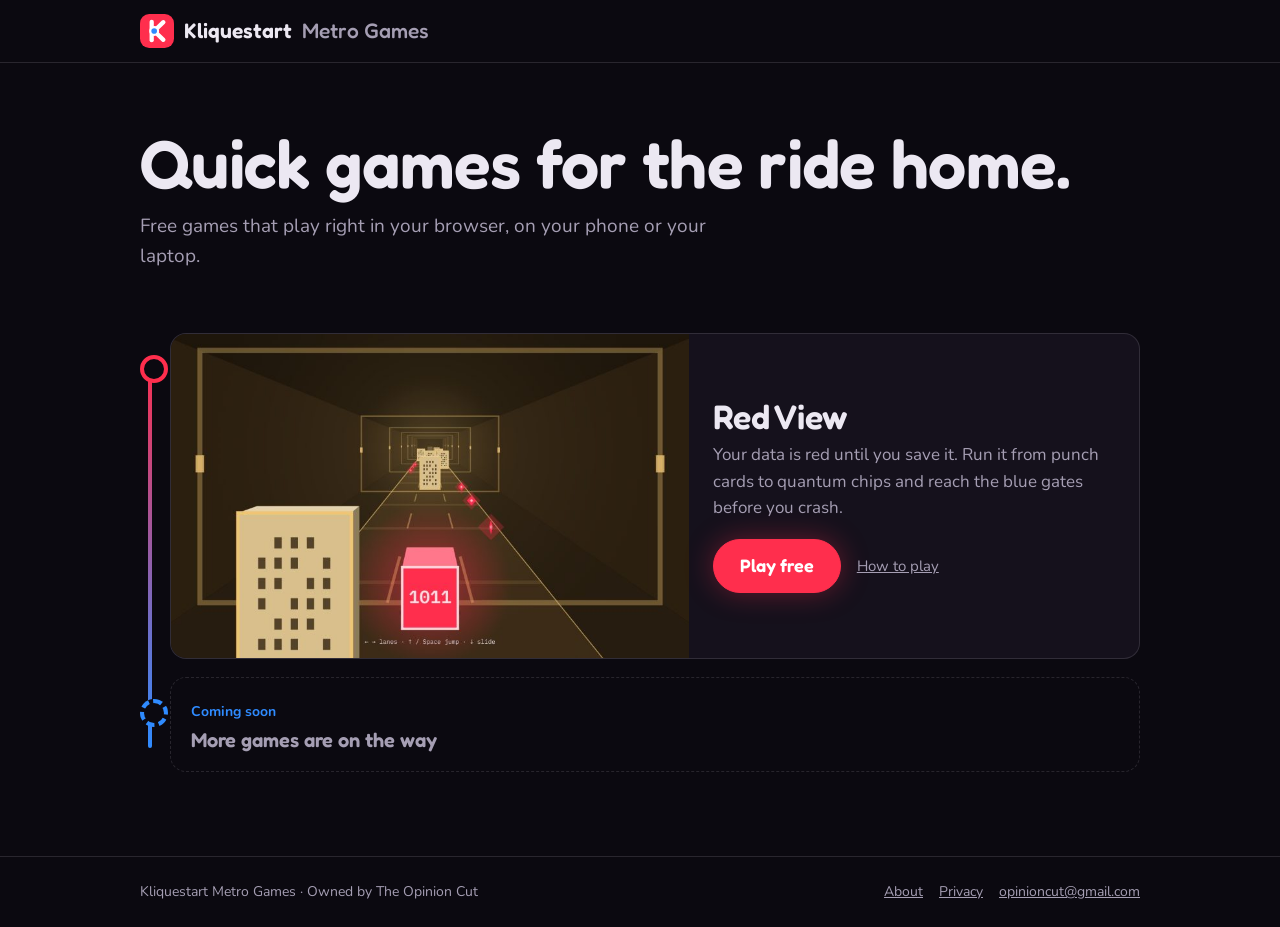
==== index.html @ 96d4d84a "Simplify the site and make Play start the game in one click - Play free opens the game and starts th" ====
<!doctype html>
<html lang="en">
<head>
<meta charset="utf-8">
<meta name="viewport" content="width=device-width, initial-scale=1">
<title>Kliquestart Metro Games – Free Browser Games</title>
<meta name="description" content="Kliquestart Metro Games: quick, free games you can play in your browser on your phone or laptop. Play Red View, a metro runner through 10 eras of technology.">
<link rel="canonical" href="https://www.kliquestart.com/">
<meta name="theme-color" content="#0b0910">
<meta property="og:type" content="website">
<meta property="og:site_name" content="Kliquestart Metro Games">
<meta property="og:title" content="Kliquestart Metro Games – Quick games for the ride home">
<meta property="og:description" content="Quick, free browser games for your phone or laptop. Play Red View now.">
<meta property="og:url" content="https://www.kliquestart.com/">
<meta property="og:image" content="https://www.kliquestart.com/assets/og-red-view.png">
<meta property="og:image:width" content="1200">
<meta property="og:image:height" content="630">
<meta name="twitter:card" content="summary_large_image">
<link rel="icon" href="assets/favicon.svg" type="image/svg+xml">
<link rel="apple-touch-icon" href="assets/icon-180.png">
<link rel="manifest" href="site.webmanifest">
<link rel="preconnect" href="https://fonts.googleapis.com">
<link rel="preconnect" href="https://fonts.gstatic.com" crossorigin>
<link rel="stylesheet" href="https://fonts.googleapis.com/css2?family=Fredoka:wght@500;600;700&family=Nunito:wght@400;600;700&display=swap">
<link rel="stylesheet" href="assets/site.css">
<script type="application/ld+json">
{"@context":"https://schema.org","@graph":[
 {"@type":"WebSite","name":"Kliquestart Metro Games","alternateName":"Kliquestart","url":"https://www.kliquestart.com/"},
 {"@type":"Organization","name":"The Opinion Cut","url":"https://www.kliquestart.com/","email":"opinioncut@gmail.com"},
 {"@type":"ItemList","name":"Metro Games","itemListElement":[
  {"@type":"ListItem","position":1,"url":"https://www.kliquestart.com/games/red-view/","name":"Red View"}
 ]}
]}
</script>
<!-- ANALYTICS: paste your Google Analytics snippet here -->
<!-- ADS: paste your AdSense <script> tag here once your site is approved -->
</head>
<body>
<header class="top">
  <div class="wrap">
    <a class="brand" href="./"><img src="assets/favicon.svg" alt="" width="34" height="34">Kliquestart <b>Metro Games</b></a>
  </div>
</header>

<main class="wrap">
  <section class="hero">
    <h1>Quick games for the ride home.</h1>
    <p class="lede">Free games that play right in your browser, on your phone or your laptop.</p>
  </section>

  <section class="line" aria-labelledby="line-title">
    <h2 id="line-title" class="sr-only">Games</h2>
    <ol class="stations">
      <li class="station">
        <div class="card">
          <a class="play-area" href="games/red-view/play/#go" aria-label="Play Red View">
            <img src="assets/red-view-card.jpg" alt="Red View gameplay: a glowing red data cube runs down a metro tunnel past punch-card obstacles" width="800" height="500">
          </a>
          <div class="body">
            <h3>Red View</h3>
            <p>Your data is red until you save it. Run it from punch cards to quantum chips and reach the blue gates before you crash.</p>
            <div class="actions">
              <a class="btn red" href="games/red-view/play/#go">Play free</a>
              <a class="more" href="games/red-view/">How to play</a>
            </div>
          </div>
        </div>
      </li>
      <li class="station soon">
        <div class="card ghost">
          <span class="stop">Coming soon</span>
          <h3>More games are on the way</h3>
        </div>
      </li>
    </ol>
  </section>

  <div class="ad-slot" id="ad-home" hidden></div>
</main>

<footer class="foot">
  <div class="wrap">
    <span>Kliquestart Metro Games · Owned by The Opinion Cut</span>
    <nav><a href="about.html">About</a><a href="privacy.html">Privacy</a><a href="mailto:opinioncut@gmail.com">opinioncut@gmail.com</a></nav>
  </div>
</footer>
</body>
</html>
---- assets/site.css ----
/* Kliquestart Metro Games — shared site styles.
   Layout: a single metro line runs down the page; each game is a station on it. One deliberate dark look. */
:root{
  --ink:#0b0910;
  --ink-2:#15111c;
  --line:rgba(236,232,242,.13);
  --fg:#ece8f2;
  --muted:#a59eb3;
  --red:#ff2e4d;
  --blue:#2f8bff;
  --display:"Fredoka","Nunito","Segoe UI",system-ui,sans-serif;
  --body:"Nunito","Segoe UI",system-ui,sans-serif;
  color-scheme:dark;
}
*{box-sizing:border-box}
html{-webkit-text-size-adjust:100%}
body{margin:0;background:var(--ink);color:var(--fg);font-family:var(--body);font-size:17px;line-height:1.55}
img{max-width:100%;display:block}
a{color:inherit}
a:focus-visible,button:focus-visible,summary:focus-visible{outline:2px solid var(--fg);outline-offset:3px}
.wrap{max-width:1040px;margin:0 auto;padding-inline:20px}
h1,h2,h3{text-wrap:balance;margin:0;font-family:var(--display);font-weight:600}
.btn,.brand{font-family:var(--display)}

/* header / footer */
.top{border-bottom:1px solid var(--line)}
.top .wrap{display:flex;align-items:center;justify-content:space-between;gap:12px;padding-block:14px;flex-wrap:wrap}
.brand{display:flex;align-items:center;gap:10px;text-decoration:none;font-weight:600;font-size:21px}
.brand img{width:34px;height:34px}
.brand b{color:var(--muted);font-weight:500}
.foot{border-top:1px solid var(--line);margin-top:72px}
.foot .wrap{display:flex;gap:16px;justify-content:space-between;flex-wrap:wrap;padding-block:24px;font-size:14px;color:var(--muted)}
.foot nav{display:flex;gap:16px;flex-wrap:wrap}

/* type */
.eyebrow{font-size:15px;font-weight:700;color:var(--red);margin:0}
h1{font-size:clamp(38px,7vw,68px);line-height:1.02;letter-spacing:-.01em;margin-block:10px 14px}
.lede{font-size:19px;color:var(--muted);max-width:54ch;margin:0}
.prose{max-width:66ch}
.prose p{margin:0 0 14px}
section h2{font-size:24px;margin-bottom:14px}

/* buttons */
.btn{white-space:nowrap;display:inline-flex;align-items:center;gap:8px;text-decoration:none;font-weight:600;font-size:18px;padding:12px 26px;border-radius:999px;border:1px solid var(--line);background:rgba(236,232,242,.06)}
.btn:hover{background:rgba(236,232,242,.12)}
.btn.red{background:var(--red);border-color:var(--red);color:#fff;box-shadow:0 0 28px rgba(255,46,77,.35)}
.btn.red:hover{filter:brightness(1.08)}

/* home hero */
.hero{padding-block:56px 32px}

/* the metro line */
.line{padding-block:12px}
.line h2{display:flex;gap:12px;align-items:baseline}
.line h2 span{font-size:15px;font-weight:400;color:var(--muted)}
.stations{list-style:none;margin:18px 0 0;padding:0 0 0 30px;position:relative;display:grid;gap:18px}
.stations::before{content:"";position:absolute;left:8px;top:24px;bottom:24px;width:4px;border-radius:2px;background:linear-gradient(var(--red),var(--blue))}
.station{position:relative;min-width:0}
.station::before{content:"";position:absolute;left:-30px;top:22px;width:20px;height:20px;border-radius:50%;background:var(--ink);border:4px solid var(--red)}
.station.soon::before{border-color:var(--blue);border-style:dashed}
.card{display:grid;grid-template-columns:minmax(0,1.15fr) minmax(0,1fr);border:1px solid var(--line);background:var(--ink-2);border-radius:16px;overflow:hidden;text-decoration:none;transition:border-color .15s}
a.card:hover{border-color:var(--red)}
.card img{width:100%;height:100%;object-fit:cover;aspect-ratio:16/10}
.card .body{padding:24px;justify-content:center;display:flex;flex-direction:column;gap:8px;min-width:0}
.card h3{font-size:34px;line-height:1.05}
.card p{margin:0;color:var(--muted)}
.stop{font-size:14px;font-weight:700;color:var(--blue)}
.card .go{align-self:flex-start;margin-top:6px}
.card.ghost{display:block;padding:20px;border-style:dashed;background:none}
.card.ghost .stop{color:var(--blue)}
.card.ghost h3{font-size:20px;color:var(--muted);margin-top:6px}


/* game page */
.crumbs{font-size:14px;color:var(--muted);padding-top:22px}
.crumbs a{text-decoration:none}.crumbs a:hover{text-decoration:underline}
.gamehead{display:grid;grid-template-columns:minmax(0,1.3fr) minmax(0,1fr);gap:28px;align-items:center;padding-block:20px 36px}
.shot{position:relative;display:block;border-radius:16px;overflow:hidden;border:1px solid var(--line)}
.shot img{aspect-ratio:16/10;object-fit:cover;width:100%}
.shot .btn{position:absolute;left:50%;top:50%;transform:translate(-50%,-50%);font-size:20px;padding:16px 34px}
.legend-red{color:var(--red);font-weight:700}.legend-blue{color:var(--blue);font-weight:700}
.eras{list-style:none;margin:0;padding:0;display:grid;grid-template-columns:repeat(auto-fill,minmax(230px,1fr));gap:10px;counter-reset:era}
.eras li{border:1px solid var(--line);border-radius:12px;padding:12px 14px;background:var(--ink-2)}
.eras b{display:block}
.eras span{font-size:13px;color:var(--muted)}
.eras em{font-style:normal;font-size:15px;color:var(--muted);display:block;margin-top:4px}
.keys{display:grid;grid-template-columns:repeat(auto-fit,minmax(260px,1fr));gap:16px}
.keys div{border:1px solid var(--line);border-radius:12px;padding:16px}
.keys h3{font-size:17px;margin-bottom:6px}
.keys p{margin:0;color:var(--muted);font-size:15px}
kbd{font-family:var(--body);font-weight:700;font-size:13px;border:1px solid var(--line);border-bottom-width:2px;border-radius:3px;padding:1px 6px;color:var(--fg)}
.faq details{border-top:1px solid var(--line);padding-block:14px}
.faq summary{cursor:pointer;font-weight:600;font-size:18px}
.faq details p{margin:10px 0 0;color:var(--muted);max-width:66ch}
.stack{display:grid;gap:44px}

/* ad slots stay hidden until an ad network is switched on */
.ad-slot{margin-block:28px;min-height:90px;display:flex;align-items:center;justify-content:center}
.ad-slot[hidden]{display:none}

@media (max-width:720px){
  .card,.gamehead{grid-template-columns:1fr}
  .hero{padding-block:36px 20px}
  .lede{font-size:17px}
}
@media (prefers-reduced-motion:reduce){*{transition:none!important}}

.card .actions{display:flex;gap:16px;align-items:center;flex-wrap:wrap;margin-top:10px}
.card .actions a.more{color:var(--muted);font-size:15px}
.card .play-area{display:block}
.sr-only{position:absolute;width:1px;height:1px;overflow:hidden;clip:rect(0 0 0 0);white-space:nowrap}
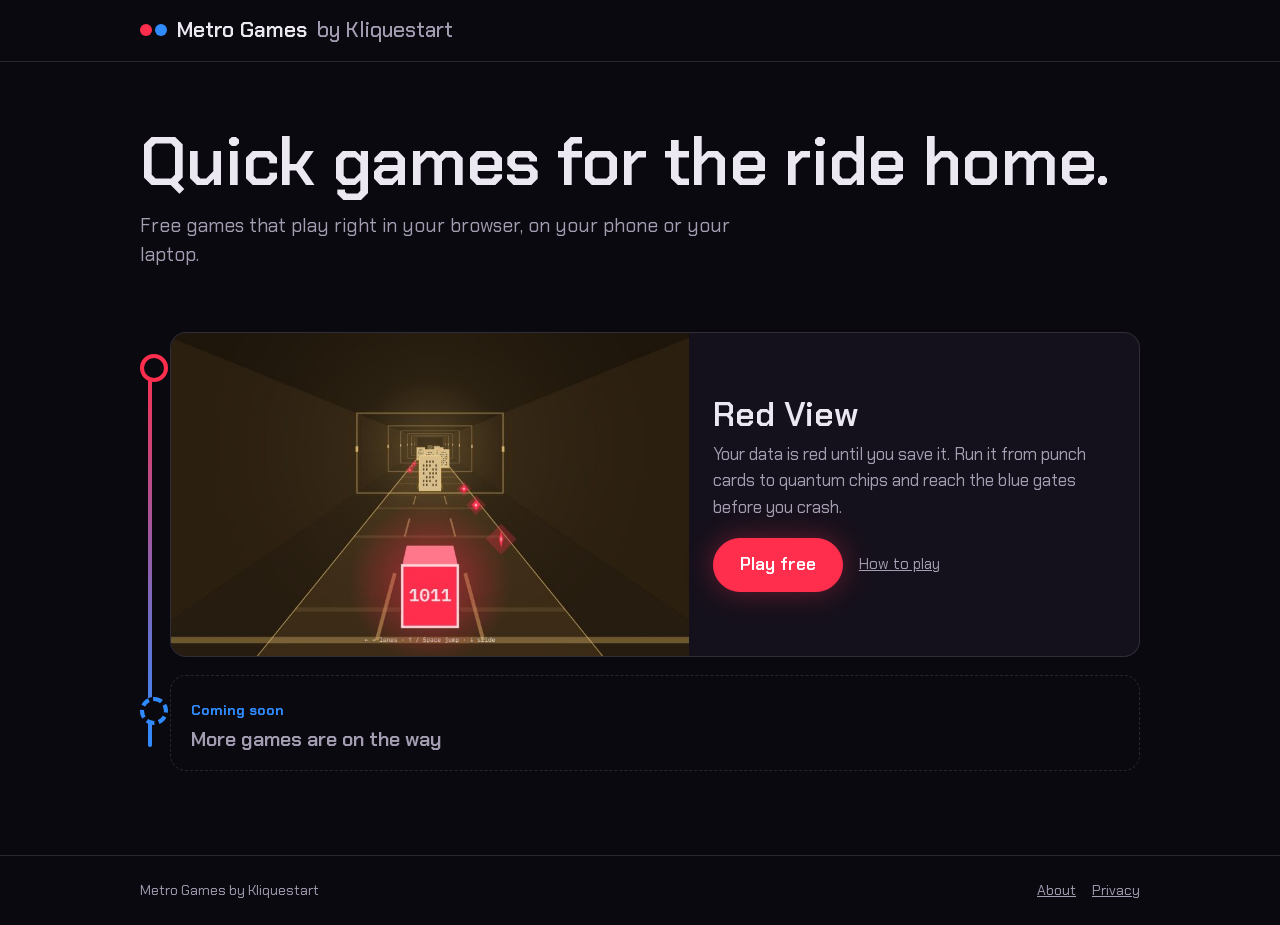
==== commit 1a5d1272: "Restore original font and red-blue dots; rename to Metro Games by Kliquestart - Back to Chakra Petch" ====
--- a/index.html
+++ b/index.html
@@ -3,13 +3,13 @@
 <head>
 <meta charset="utf-8">
 <meta name="viewport" content="width=device-width, initial-scale=1">
-<title>Kliquestart Metro Games – Free Browser Games</title>
-<meta name="description" content="Kliquestart Metro Games: quick, free games you can play in your browser on your phone or laptop. Play Red View, a metro runner through 10 eras of technology.">
+<title>Metro Games by Kliquestart – Free Browser Games</title>
+<meta name="description" content="Metro Games by Kliquestart: quick, free games you can play in your browser on your phone or laptop. Play Red View, a metro runner through 10 eras of technology.">
 <link rel="canonical" href="https://www.kliquestart.com/">
 <meta name="theme-color" content="#0b0910">
 <meta property="og:type" content="website">
-<meta property="og:site_name" content="Kliquestart Metro Games">
-<meta property="og:title" content="Kliquestart Metro Games – Quick games for the ride home">
+<meta property="og:site_name" content="Metro Games by Kliquestart">
+<meta property="og:title" content="Metro Games by Kliquestart – Quick games for the ride home">
 <meta property="og:description" content="Quick, free browser games for your phone or laptop. Play Red View now.">
 <meta property="og:url" content="https://www.kliquestart.com/">
 <meta property="og:image" content="https://www.kliquestart.com/assets/og-red-view.png">
@@ -21,12 +21,11 @@
 <link rel="manifest" href="site.webmanifest">
 <link rel="preconnect" href="https://fonts.googleapis.com">
 <link rel="preconnect" href="https://fonts.gstatic.com" crossorigin>
-<link rel="stylesheet" href="https://fonts.googleapis.com/css2?family=Fredoka:wght@500;600;700&family=Nunito:wght@400;600;700&display=swap">
+<link rel="stylesheet" href="https://fonts.googleapis.com/css2?family=Chakra+Petch:wght@500;600;700&family=IBM+Plex+Mono:wght@400;600&display=swap">
 <link rel="stylesheet" href="assets/site.css">
 <script type="application/ld+json">
 {"@context":"https://schema.org","@graph":[
- {"@type":"WebSite","name":"Kliquestart Metro Games","alternateName":"Kliquestart","url":"https://www.kliquestart.com/"},
- {"@type":"Organization","name":"The Opinion Cut","url":"https://www.kliquestart.com/","email":"opinioncut@gmail.com"},
+ {"@type":"WebSite","name":"Metro Games by Kliquestart","alternateName":"Kliquestart","url":"https://www.kliquestart.com/"},
  {"@type":"ItemList","name":"Metro Games","itemListElement":[
   {"@type":"ListItem","position":1,"url":"https://www.kliquestart.com/games/red-view/","name":"Red View"}
  ]}
@@ -38,7 +37,7 @@
 <body>
 <header class="top">
   <div class="wrap">
-    <a class="brand" href="./"><img src="assets/favicon.svg" alt="" width="34" height="34">Kliquestart <b>Metro Games</b></a>
+    <a class="brand" href="./"><i aria-hidden="true"></i>Metro Games <b>by Kliquestart</b></a>
   </div>
 </header>
 
@@ -80,8 +79,8 @@
 
 <footer class="foot">
   <div class="wrap">
-    <span>Kliquestart Metro Games · Owned by The Opinion Cut</span>
-    <nav><a href="about.html">About</a><a href="privacy.html">Privacy</a><a href="mailto:opinioncut@gmail.com">opinioncut@gmail.com</a></nav>
+    <span>Metro Games by Kliquestart</span>
+    <nav><a href="about.html">About</a><a href="privacy.html">Privacy</a></nav>
   </div>
 </footer>
 </body>
--- a/assets/site.css
+++ b/assets/site.css
@@ -1,4 +1,4 @@
-/* Kliquestart Metro Games — shared site styles.
+/* Metro Games by Kliquestart — shared site styles.
    Layout: a single metro line runs down the page; each game is a station on it. One deliberate dark look. */
 :root{
   --ink:#0b0910;
@@ -8,8 +8,9 @@
   --muted:#a59eb3;
   --red:#ff2e4d;
   --blue:#2f8bff;
-  --display:"Fredoka","Nunito","Segoe UI",system-ui,sans-serif;
-  --body:"Nunito","Segoe UI",system-ui,sans-serif;
+  --display:"Chakra Petch","Segoe UI",system-ui,sans-serif;
+  --body:"Chakra Petch","Segoe UI",system-ui,sans-serif;
+  --mono:"IBM Plex Mono",ui-monospace,"SFMono-Regular",Menlo,monospace;
   color-scheme:dark;
 }
 *{box-sizing:border-box}
@@ -26,7 +27,7 @@
 .top{border-bottom:1px solid var(--line)}
 .top .wrap{display:flex;align-items:center;justify-content:space-between;gap:12px;padding-block:14px;flex-wrap:wrap}
 .brand{display:flex;align-items:center;gap:10px;text-decoration:none;font-weight:600;font-size:21px}
-.brand img{width:34px;height:34px}
+.brand i{width:12px;height:12px;border-radius:50%;background:var(--red);box-shadow:15px 0 0 var(--blue);margin-right:15px}
 .brand b{color:var(--muted);font-weight:500}
 .foot{border-top:1px solid var(--line);margin-top:72px}
 .foot .wrap{display:flex;gap:16px;justify-content:space-between;flex-wrap:wrap;padding-block:24px;font-size:14px;color:var(--muted)}
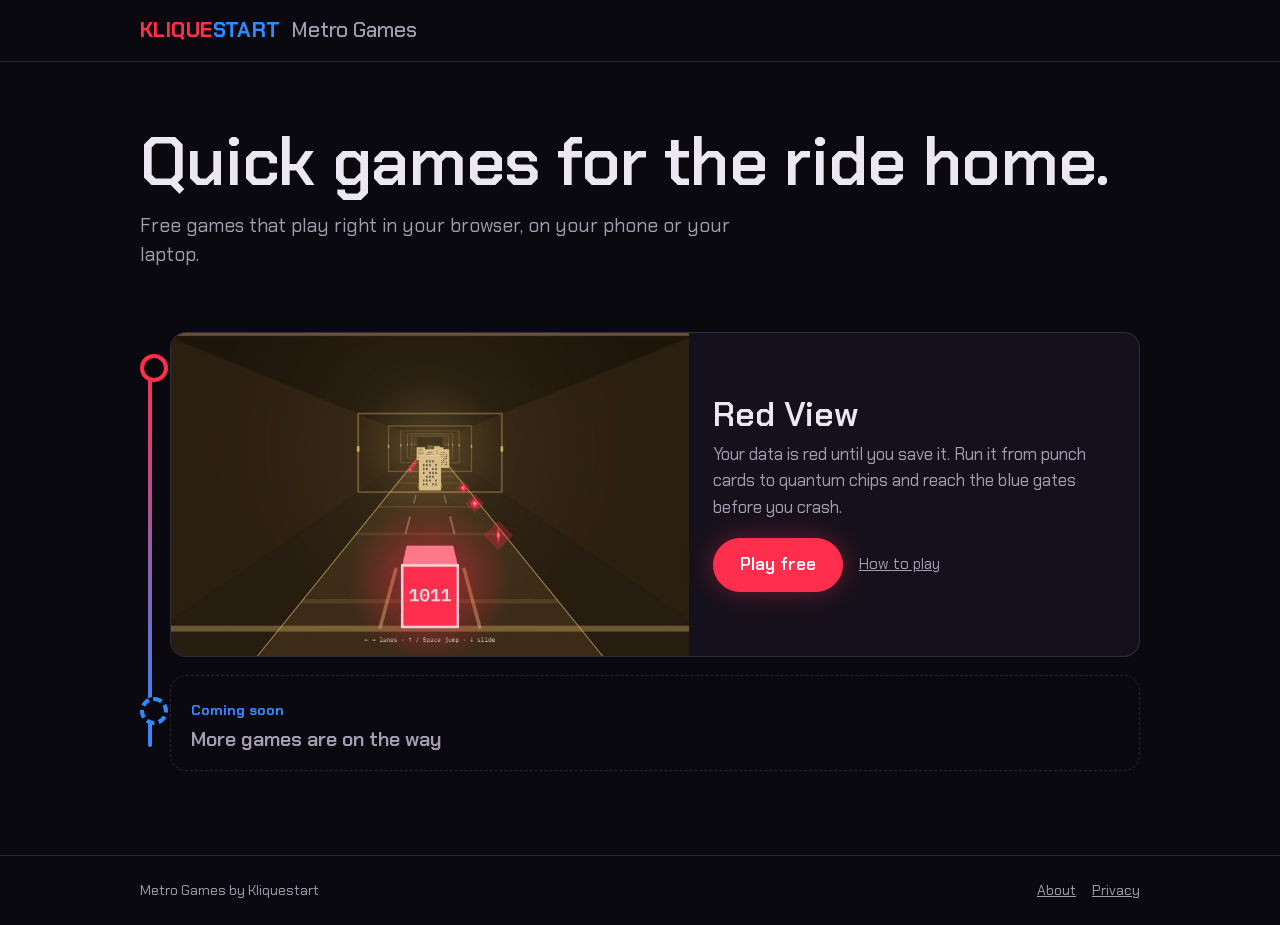
==== commit 254fbf8b: "KLIQUESTART wordmark and KS icon, metro About page, drop eras list - Header wordmark: KLIQUE in red," ====
--- a/index.html
+++ b/index.html
@@ -16,7 +16,7 @@
 <meta property="og:image:width" content="1200">
 <meta property="og:image:height" content="630">
 <meta name="twitter:card" content="summary_large_image">
-<link rel="icon" href="assets/favicon.svg" type="image/svg+xml">
+<link rel="icon" href="assets/icon-192.png" type="image/png">
 <link rel="apple-touch-icon" href="assets/icon-180.png">
 <link rel="manifest" href="site.webmanifest">
 <link rel="preconnect" href="https://fonts.googleapis.com">
@@ -37,7 +37,7 @@
 <body>
 <header class="top">
   <div class="wrap">
-    <a class="brand" href="./"><i aria-hidden="true"></i>Metro Games <b>by Kliquestart</b></a>
+    <a class="brand" href="./"><span class="wm"><span class="r">KLIQUE</span><span class="b">START</span></span> <b>Metro Games</b></a>
   </div>
 </header>
 
--- a/assets/site.css
+++ b/assets/site.css
@@ -27,7 +27,8 @@
 .top{border-bottom:1px solid var(--line)}
 .top .wrap{display:flex;align-items:center;justify-content:space-between;gap:12px;padding-block:14px;flex-wrap:wrap}
 .brand{display:flex;align-items:center;gap:10px;text-decoration:none;font-weight:600;font-size:21px}
-.brand i{width:12px;height:12px;border-radius:50%;background:var(--red);box-shadow:15px 0 0 var(--blue);margin-right:15px}
+.brand .wm{font-weight:700;letter-spacing:.02em}
+.brand .wm .r{color:var(--red)}.brand .wm .b{color:var(--blue)}
 .brand b{color:var(--muted);font-weight:500}
 .foot{border-top:1px solid var(--line);margin-top:72px}
 .foot .wrap{display:flex;gap:16px;justify-content:space-between;flex-wrap:wrap;padding-block:24px;font-size:14px;color:var(--muted)}
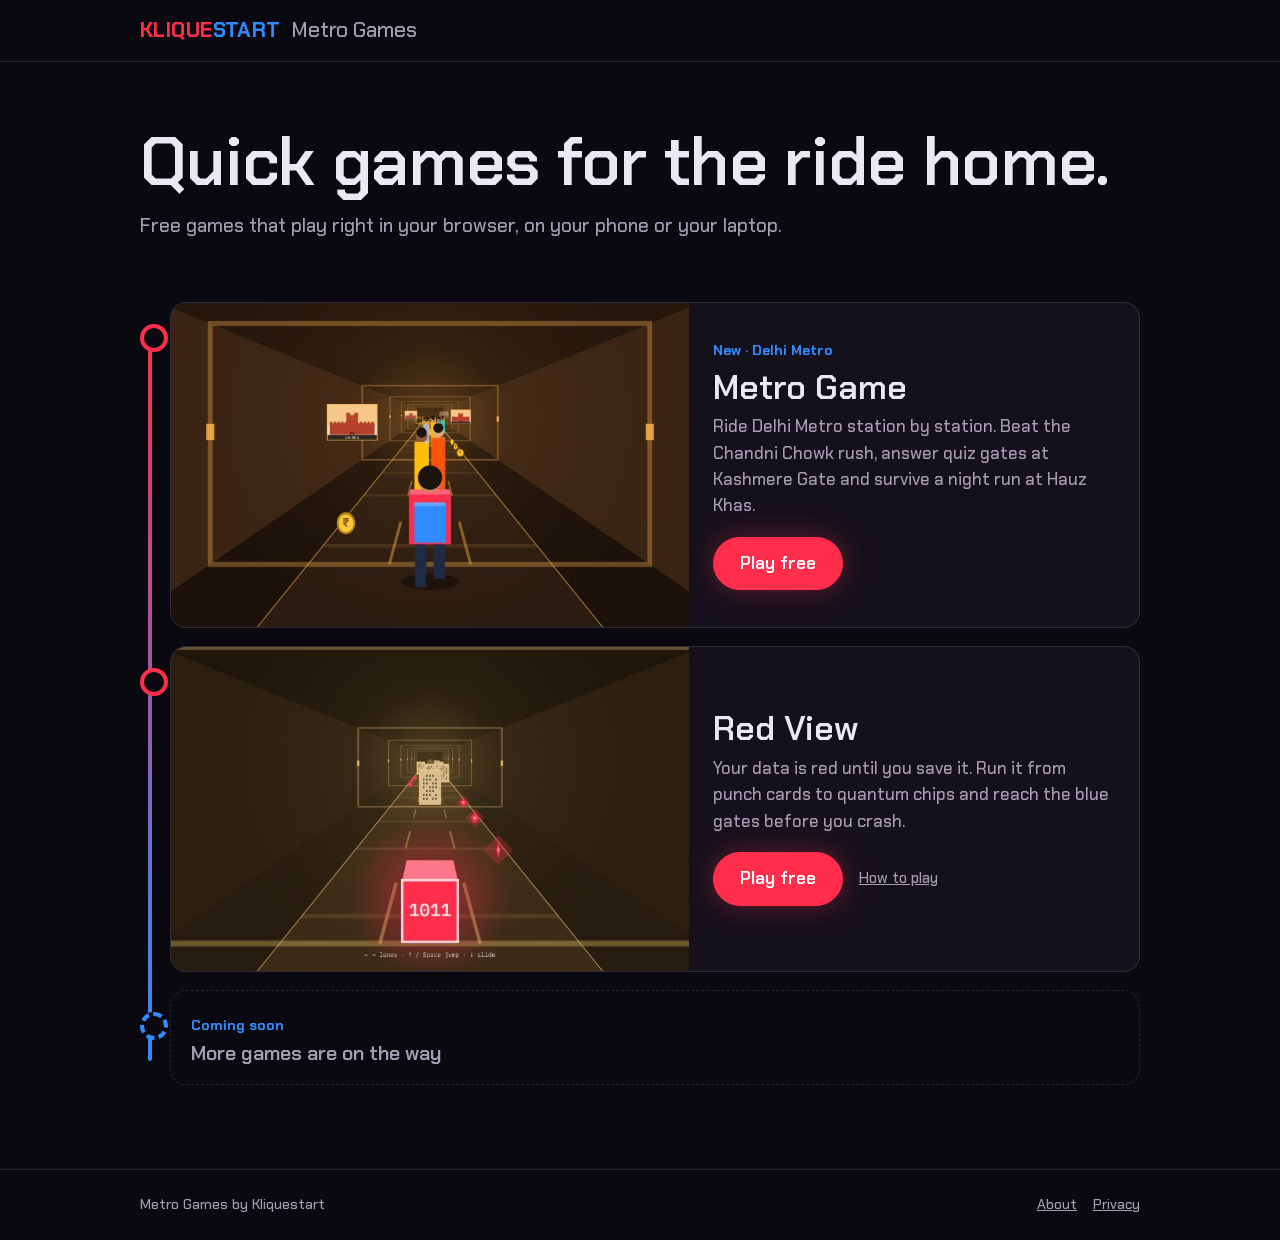
==== commit 15ce96b4: "Add Metro Game (Delhi: 3 stations) and real offline support - New game at /games/metro-game/play/: C" ====
--- a/index.html
+++ b/index.html
@@ -19,15 +19,14 @@
 <link rel="icon" href="assets/icon-192.png" type="image/png">
 <link rel="apple-touch-icon" href="assets/icon-180.png">
 <link rel="manifest" href="site.webmanifest">
-<link rel="preconnect" href="https://fonts.googleapis.com">
-<link rel="preconnect" href="https://fonts.gstatic.com" crossorigin>
-<link rel="stylesheet" href="https://fonts.googleapis.com/css2?family=Chakra+Petch:wght@500;600;700&family=IBM+Plex+Mono:wght@400;600&display=swap">
+<link rel="stylesheet" href="assets/fonts.css">
 <link rel="stylesheet" href="assets/site.css">
 <script type="application/ld+json">
 {"@context":"https://schema.org","@graph":[
  {"@type":"WebSite","name":"Metro Games by Kliquestart","alternateName":"Kliquestart","url":"https://www.kliquestart.com/"},
  {"@type":"ItemList","name":"Metro Games","itemListElement":[
-  {"@type":"ListItem","position":1,"url":"https://www.kliquestart.com/games/red-view/","name":"Red View"}
+  {"@type":"ListItem","position":1,"url":"https://www.kliquestart.com/games/metro-game/play/","name":"Metro Game"},
+  {"@type":"ListItem","position":2,"url":"https://www.kliquestart.com/games/red-view/","name":"Red View"}
  ]}
 ]}
 </script>
@@ -50,6 +49,21 @@
   <section class="line" aria-labelledby="line-title">
     <h2 id="line-title" class="sr-only">Games</h2>
     <ol class="stations">
+      <li class="station">
+        <div class="card">
+          <a class="play-area" href="games/metro-game/play/#go" aria-label="Play Metro Game">
+            <img src="assets/metro-game-card.jpg" alt="Metro Game: a runner dodging the crowd inside a Delhi Metro tunnel near Chandni Chowk" width="800" height="500">
+          </a>
+          <div class="body">
+            <span class="stop">New · Delhi Metro</span>
+            <h3>Metro Game</h3>
+            <p>Ride Delhi Metro station by station. Beat the Chandni Chowk rush, answer quiz gates at Kashmere Gate and survive a night run at Hauz Khas.</p>
+            <div class="actions">
+              <a class="btn red" href="games/metro-game/play/#go">Play free</a>
+            </div>
+          </div>
+        </div>
+      </li>
       <li class="station">
         <div class="card">
           <a class="play-area" href="games/red-view/play/#go" aria-label="Play Red View">
@@ -83,5 +97,6 @@
     <nav><a href="about.html">About</a><a href="privacy.html">Privacy</a></nav>
   </div>
 </footer>
+<script>if('serviceWorker' in navigator&&(location.protocol==='https:'||location.hostname==='localhost'))addEventListener('load',()=>navigator.serviceWorker.register('sw.js').catch(()=>{}));</script>
 </body>
 </html>
--- a/assets/fonts.css
+++ b/assets/fonts.css
@@ -0,0 +1,6 @@
+/* Self-hosted fonts (latin subset) so pages don't depend on Google Fonts on weak connections */
+@font-face{font-family:'Chakra Petch';font-style:normal;font-weight:500;font-display:swap;src:url(fonts/ChakraPetch-500.woff2) format('woff2');unicode-range:U+0000-00FF, U+0131, U+0152-0153, U+02BB-02BC, U+02C6, U+02DA, U+02DC, U+0304, U+0308, U+0329, U+2000-206F, U+20AC, U+2122, U+2191, U+2193, U+2212, U+2215, U+FEFF, U+FFFD}
+@font-face{font-family:'Chakra Petch';font-style:normal;font-weight:600;font-display:swap;src:url(fonts/ChakraPetch-600.woff2) format('woff2');unicode-range:U+0000-00FF, U+0131, U+0152-0153, U+02BB-02BC, U+02C6, U+02DA, U+02DC, U+0304, U+0308, U+0329, U+2000-206F, U+20AC, U+2122, U+2191, U+2193, U+2212, U+2215, U+FEFF, U+FFFD}
+@font-face{font-family:'Chakra Petch';font-style:normal;font-weight:700;font-display:swap;src:url(fonts/ChakraPetch-700.woff2) format('woff2');unicode-range:U+0000-00FF, U+0131, U+0152-0153, U+02BB-02BC, U+02C6, U+02DA, U+02DC, U+0304, U+0308, U+0329, U+2000-206F, U+20AC, U+2122, U+2191, U+2193, U+2212, U+2215, U+FEFF, U+FFFD}
+@font-face{font-family:'IBM Plex Mono';font-style:normal;font-weight:400;font-display:swap;src:url(fonts/IBMPlexMono-400.woff2) format('woff2');unicode-range:U+0000-00FF, U+0131, U+0152-0153, U+02BB-02BC, U+02C6, U+02DA, U+02DC, U+0304, U+0308, U+0329, U+2000-206F, U+20AC, U+2122, U+2191, U+2193, U+2212, U+2215, U+FEFF, U+FFFD}
+@font-face{font-family:'IBM Plex Mono';font-style:normal;font-weight:600;font-display:swap;src:url(fonts/IBMPlexMono-600.woff2) format('woff2');unicode-range:U+0000-00FF, U+0131, U+0152-0153, U+02BB-02BC, U+02C6, U+02DA, U+02DC, U+0304, U+0308, U+0329, U+2000-206F, U+20AC, U+2122, U+2191, U+2193, U+2212, U+2215, U+FEFF, U+FFFD}
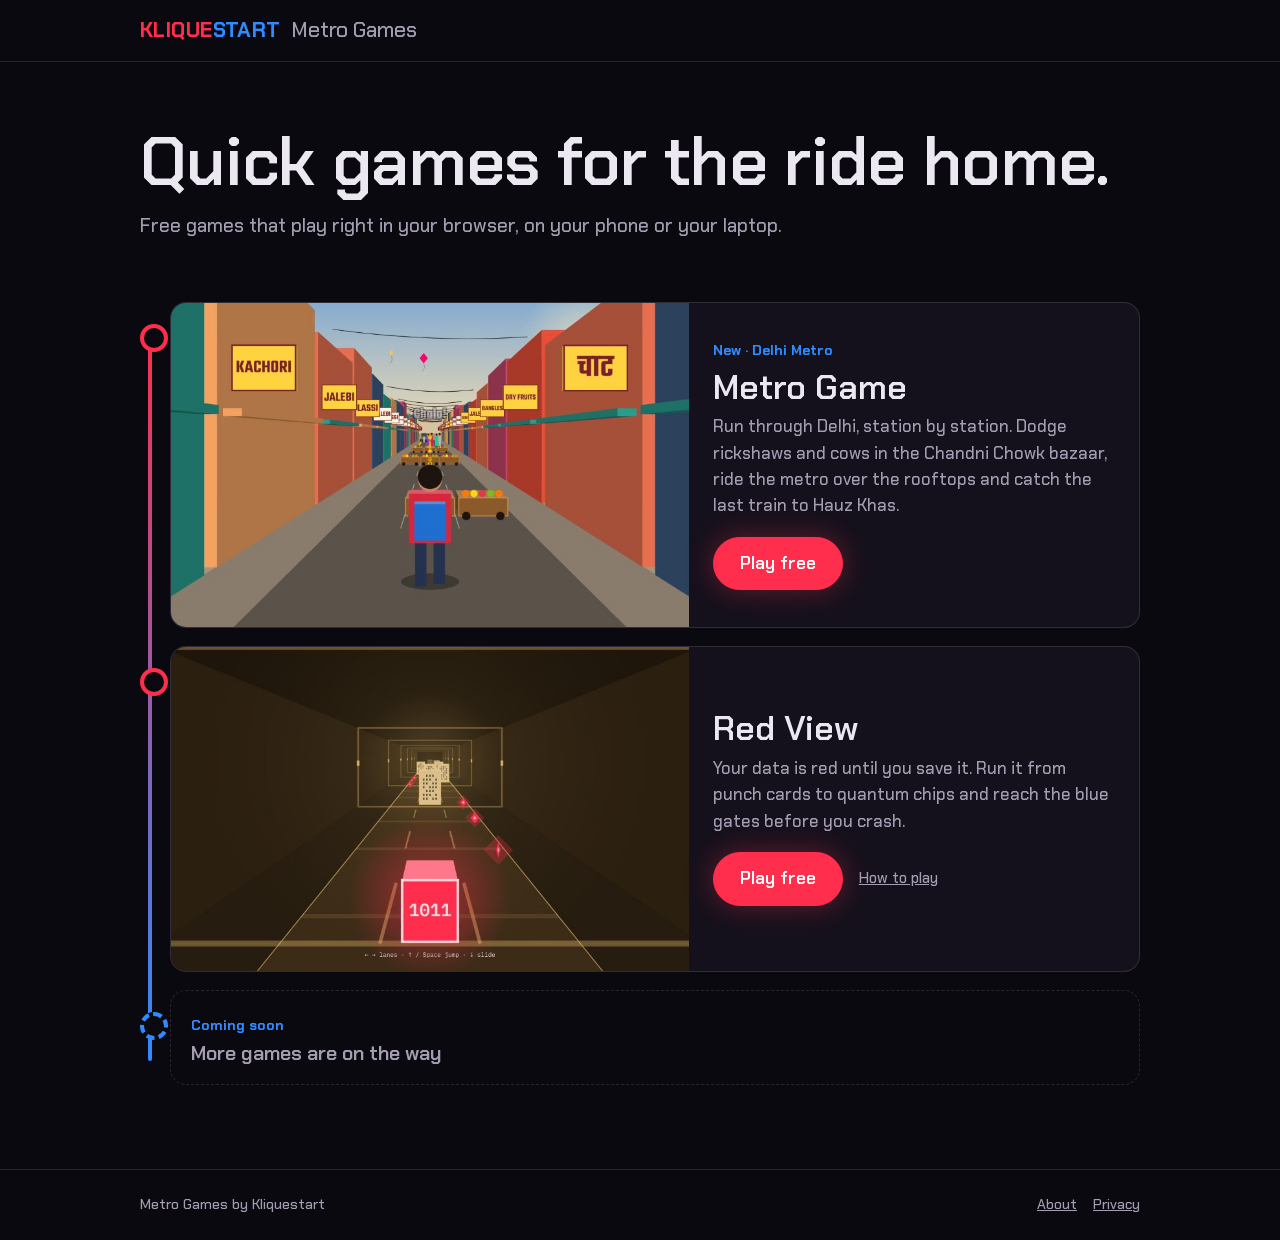
==== commit e38da4d4: "Metro Game: Delhi redesign - Real Delhi scenes instead of a plain tunnel: Chandni Chowk bazaar with " ====
--- a/index.html
+++ b/index.html
@@ -52,12 +52,12 @@
       <li class="station">
         <div class="card">
           <a class="play-area" href="games/metro-game/play/#go" aria-label="Play Metro Game">
-            <img src="assets/metro-game-card.jpg" alt="Metro Game: a runner dodging the crowd inside a Delhi Metro tunnel near Chandni Chowk" width="800" height="500">
+            <img src="assets/metro-game-card.jpg" alt="Metro Game: a runner in the Chandni Chowk bazaar with shop signs, fruit carts and kites in the sky" width="800" height="500">
           </a>
           <div class="body">
             <span class="stop">New · Delhi Metro</span>
             <h3>Metro Game</h3>
-            <p>Ride Delhi Metro station by station. Beat the Chandni Chowk rush, answer quiz gates at Kashmere Gate and survive a night run at Hauz Khas.</p>
+            <p>Run through Delhi, station by station. Dodge rickshaws and cows in the Chandni Chowk bazaar, ride the metro over the rooftops and catch the last train to Hauz Khas.</p>
             <div class="actions">
               <a class="btn red" href="games/metro-game/play/#go">Play free</a>
             </div>
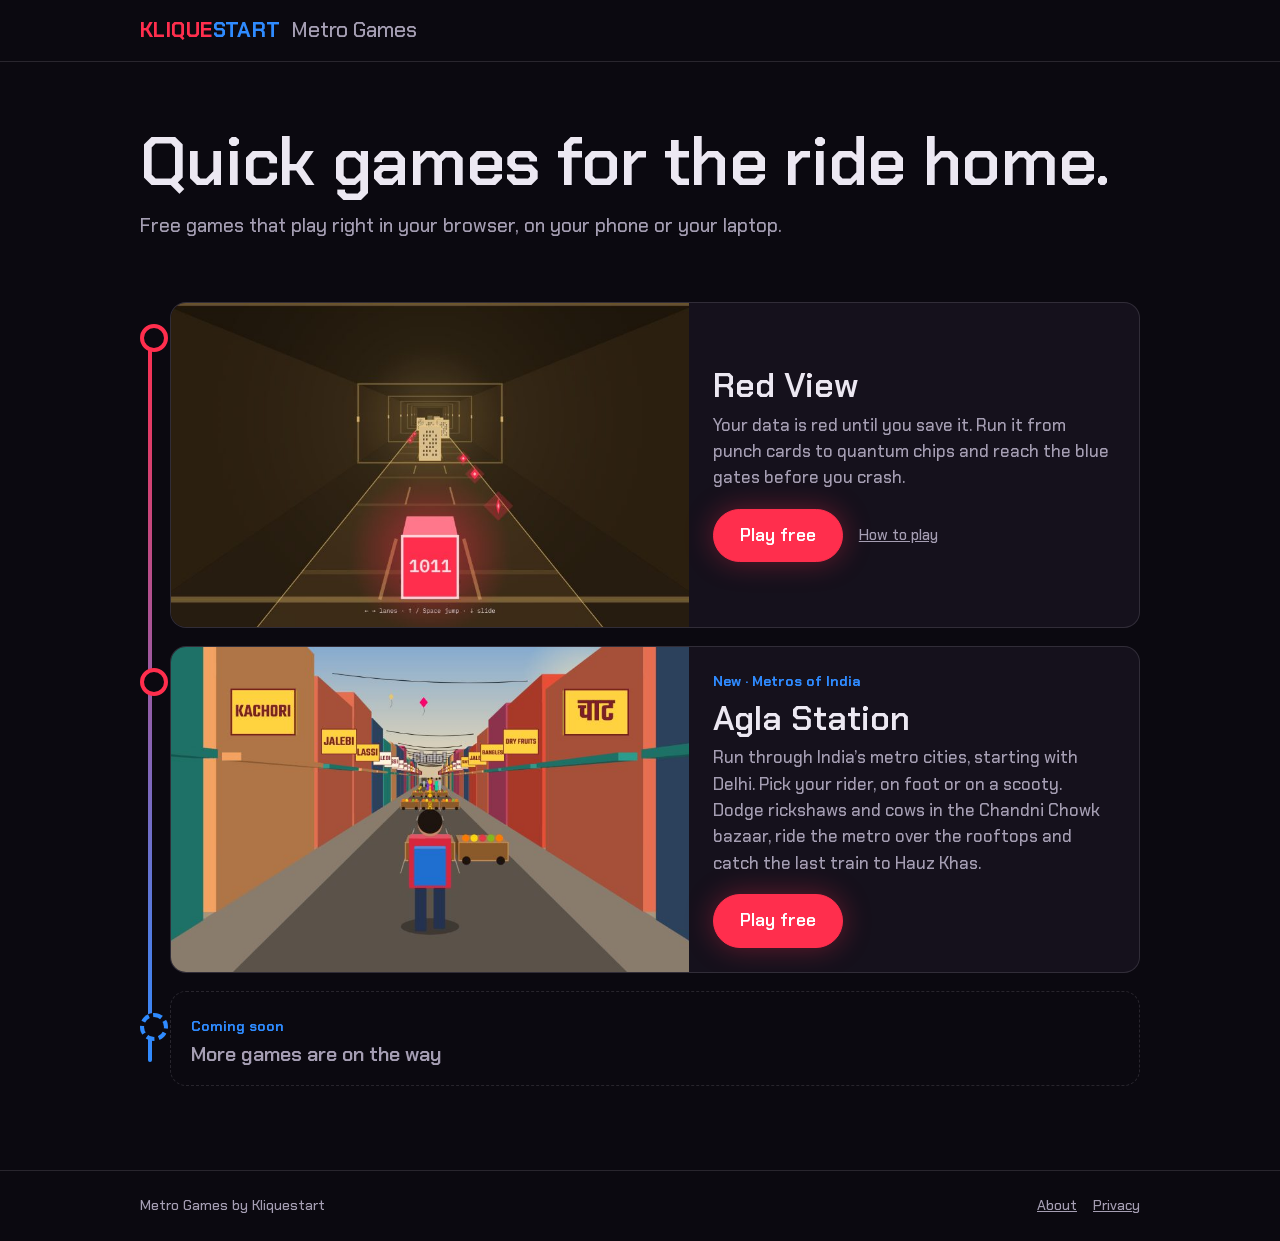
==== commit 88042718: "Agla Station: rename, rider picker (boy/girl, on foot/scooty), Delhi building details - Rename Metro" ====
--- a/index.html
+++ b/index.html
@@ -25,8 +25,8 @@
 {"@context":"https://schema.org","@graph":[
  {"@type":"WebSite","name":"Metro Games by Kliquestart","alternateName":"Kliquestart","url":"https://www.kliquestart.com/"},
  {"@type":"ItemList","name":"Metro Games","itemListElement":[
-  {"@type":"ListItem","position":1,"url":"https://www.kliquestart.com/games/metro-game/play/","name":"Metro Game"},
-  {"@type":"ListItem","position":2,"url":"https://www.kliquestart.com/games/red-view/","name":"Red View"}
+  {"@type":"ListItem","position":1,"url":"https://www.kliquestart.com/games/red-view/","name":"Red View"},
+  {"@type":"ListItem","position":2,"url":"https://www.kliquestart.com/games/agla-station/play/","name":"Agla Station"}
  ]}
 ]}
 </script>
@@ -51,21 +51,6 @@
     <ol class="stations">
       <li class="station">
         <div class="card">
-          <a class="play-area" href="games/metro-game/play/#go" aria-label="Play Metro Game">
-            <img src="assets/metro-game-card.jpg" alt="Metro Game: a runner in the Chandni Chowk bazaar with shop signs, fruit carts and kites in the sky" width="800" height="500">
-          </a>
-          <div class="body">
-            <span class="stop">New · Delhi Metro</span>
-            <h3>Metro Game</h3>
-            <p>Run through Delhi, station by station. Dodge rickshaws and cows in the Chandni Chowk bazaar, ride the metro over the rooftops and catch the last train to Hauz Khas.</p>
-            <div class="actions">
-              <a class="btn red" href="games/metro-game/play/#go">Play free</a>
-            </div>
-          </div>
-        </div>
-      </li>
-      <li class="station">
-        <div class="card">
           <a class="play-area" href="games/red-view/play/#go" aria-label="Play Red View">
             <img src="assets/red-view-card.jpg" alt="Red View gameplay: a glowing red data cube runs down a metro tunnel past punch-card obstacles" width="800" height="500">
           </a>
@@ -75,6 +60,21 @@
             <div class="actions">
               <a class="btn red" href="games/red-view/play/#go">Play free</a>
               <a class="more" href="games/red-view/">How to play</a>
+            </div>
+          </div>
+        </div>
+      </li>
+      <li class="station">
+        <div class="card">
+          <a class="play-area" href="games/agla-station/play/#go" aria-label="Play Agla Station">
+            <img src="assets/agla-station-card.jpg" alt="Agla Station: a runner in the Chandni Chowk bazaar with shop signs, fruit carts and kites in the sky" width="800" height="500">
+          </a>
+          <div class="body">
+            <span class="stop">New · Metros of India</span>
+            <h3>Agla Station</h3>
+            <p>Run through India’s metro cities, starting with Delhi. Pick your rider, on foot or on a scooty. Dodge rickshaws and cows in the Chandni Chowk bazaar, ride the metro over the rooftops and catch the last train to Hauz Khas.</p>
+            <div class="actions">
+              <a class="btn red" href="games/agla-station/play/#go">Play free</a>
             </div>
           </div>
         </div>
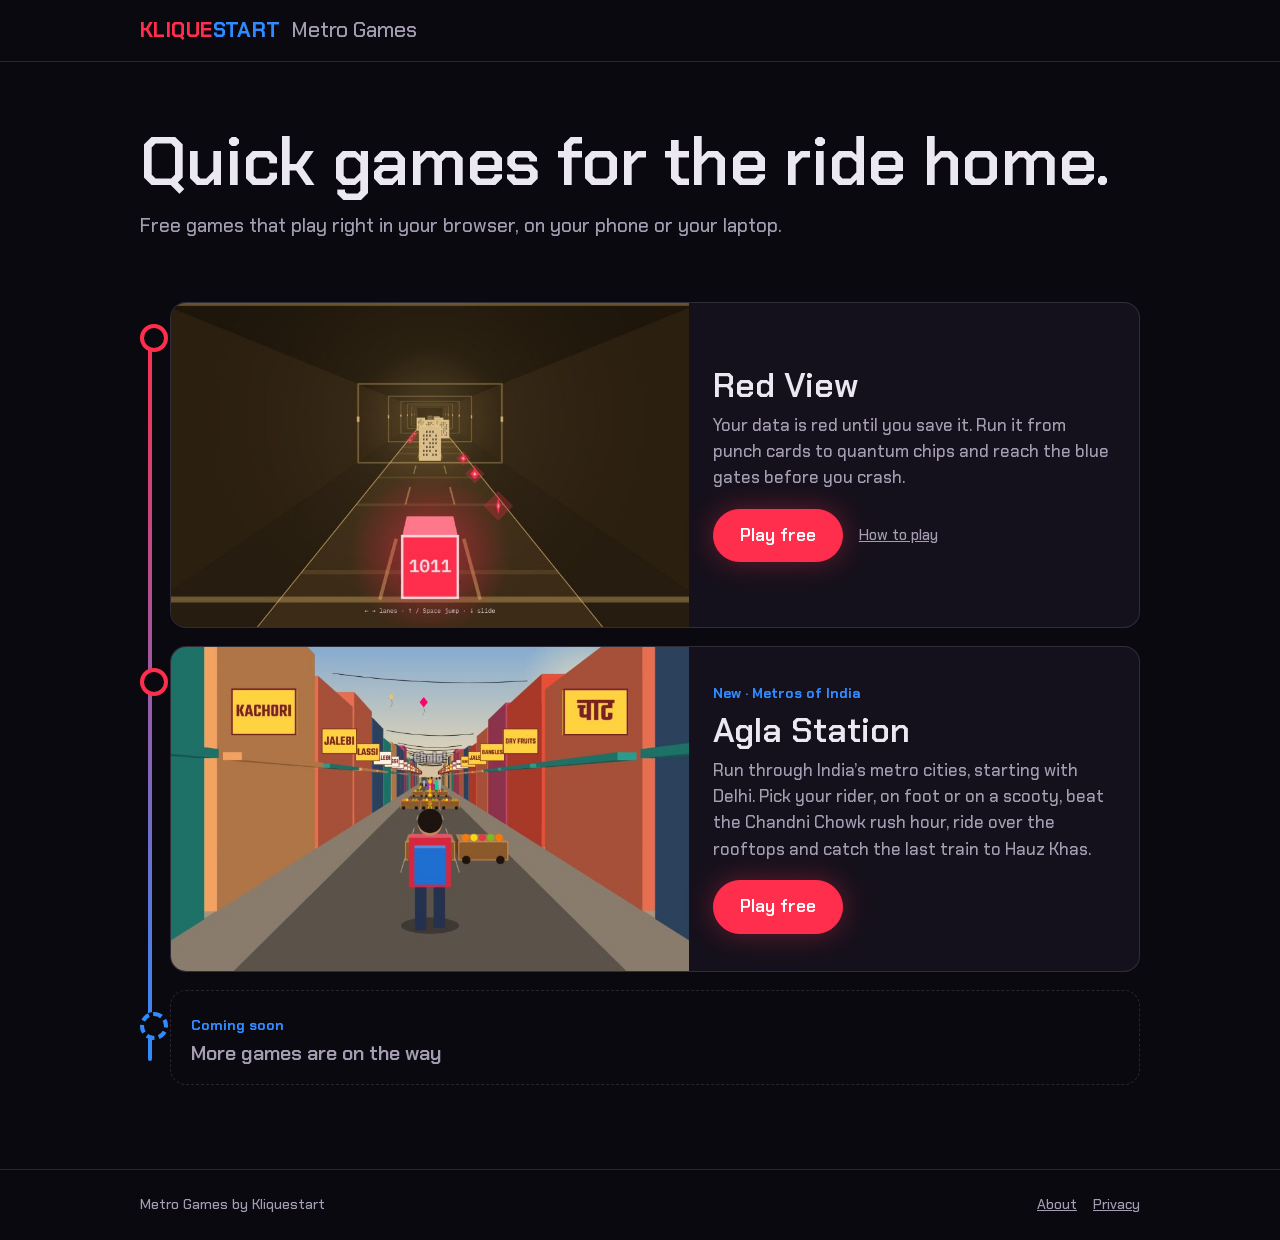
==== commit 46d9d2e5: "Agla Station: metro platform for Chandni Chowk, rider screen, Night mode - Chandni Chowk is now an u" ====
--- a/index.html
+++ b/index.html
@@ -72,7 +72,7 @@
           <div class="body">
             <span class="stop">New · Metros of India</span>
             <h3>Agla Station</h3>
-            <p>Run through India’s metro cities, starting with Delhi. Pick your rider, on foot or on a scooty. Dodge rickshaws and cows in the Chandni Chowk bazaar, ride the metro over the rooftops and catch the last train to Hauz Khas.</p>
+            <p>Run through India’s metro cities, starting with Delhi. Pick your rider, on foot or on a scooty, beat the Chandni Chowk rush hour, ride over the rooftops and catch the last train to Hauz Khas.</p>
             <div class="actions">
               <a class="btn red" href="games/agla-station/play/#go">Play free</a>
             </div>
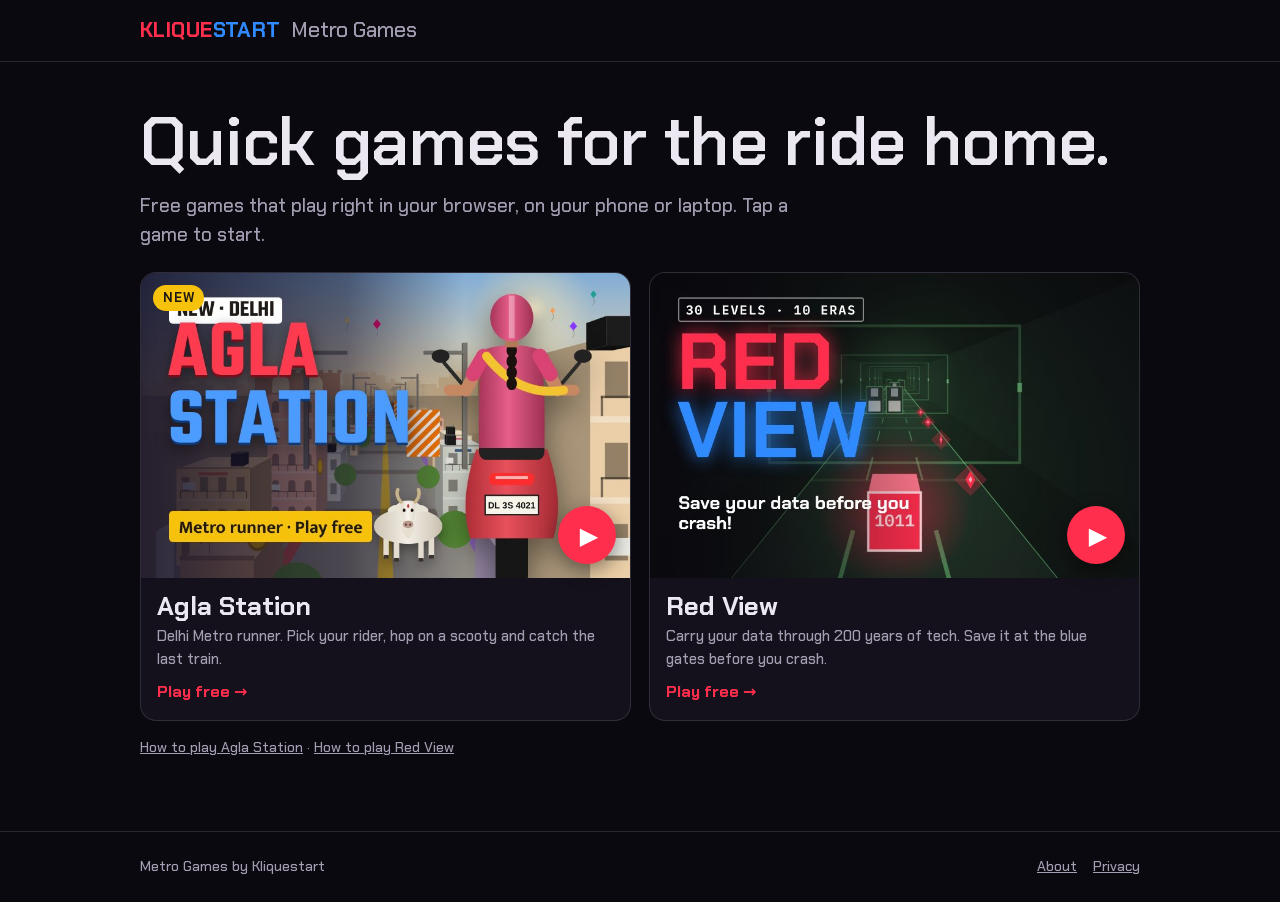
==== commit 194b9f7a: "New game thumbnails, click-friendly home page, Agla Station landing page - Polished thumbnails and s" ====
--- a/index.html
+++ b/index.html
@@ -10,9 +10,9 @@
 <meta property="og:type" content="website">
 <meta property="og:site_name" content="Metro Games by Kliquestart">
 <meta property="og:title" content="Metro Games by Kliquestart – Quick games for the ride home">
-<meta property="og:description" content="Quick, free browser games for your phone or laptop. Play Red View now.">
+<meta property="og:description" content="Quick, free browser games for your phone or laptop. Play Agla Station and Red View now.">
 <meta property="og:url" content="https://www.kliquestart.com/">
-<meta property="og:image" content="https://www.kliquestart.com/assets/og-red-view.png">
+<meta property="og:image" content="https://www.kliquestart.com/assets/og-agla-station.jpg">
 <meta property="og:image:width" content="1200">
 <meta property="og:image:height" content="630">
 <meta name="twitter:card" content="summary_large_image">
@@ -25,8 +25,8 @@
 {"@context":"https://schema.org","@graph":[
  {"@type":"WebSite","name":"Metro Games by Kliquestart","alternateName":"Kliquestart","url":"https://www.kliquestart.com/"},
  {"@type":"ItemList","name":"Metro Games","itemListElement":[
-  {"@type":"ListItem","position":1,"url":"https://www.kliquestart.com/games/red-view/","name":"Red View"},
-  {"@type":"ListItem","position":2,"url":"https://www.kliquestart.com/games/agla-station/play/","name":"Agla Station"}
+  {"@type":"ListItem","position":1,"url":"https://www.kliquestart.com/games/agla-station/","name":"Agla Station"},
+  {"@type":"ListItem","position":2,"url":"https://www.kliquestart.com/games/red-view/","name":"Red View"}
  ]}
 ]}
 </script>
@@ -43,49 +43,22 @@
 <main class="wrap">
   <section class="hero">
     <h1>Quick games for the ride home.</h1>
-    <p class="lede">Free games that play right in your browser, on your phone or your laptop.</p>
+    <p class="lede">Free games that play right in your browser, on your phone or laptop. Tap a game to start.</p>
   </section>
 
-  <section class="line" aria-labelledby="line-title">
-    <h2 id="line-title" class="sr-only">Games</h2>
-    <ol class="stations">
-      <li class="station">
-        <div class="card">
-          <a class="play-area" href="games/red-view/play/#go" aria-label="Play Red View">
-            <img src="assets/red-view-card.jpg" alt="Red View gameplay: a glowing red data cube runs down a metro tunnel past punch-card obstacles" width="800" height="500">
-          </a>
-          <div class="body">
-            <h3>Red View</h3>
-            <p>Your data is red until you save it. Run it from punch cards to quantum chips and reach the blue gates before you crash.</p>
-            <div class="actions">
-              <a class="btn red" href="games/red-view/play/#go">Play free</a>
-              <a class="more" href="games/red-view/">How to play</a>
-            </div>
-          </div>
-        </div>
-      </li>
-      <li class="station">
-        <div class="card">
-          <a class="play-area" href="games/agla-station/play/#go" aria-label="Play Agla Station">
-            <img src="assets/agla-station-card.jpg" alt="Agla Station: a runner in the Chandni Chowk bazaar with shop signs, fruit carts and kites in the sky" width="800" height="500">
-          </a>
-          <div class="body">
-            <span class="stop">New · Metros of India</span>
-            <h3>Agla Station</h3>
-            <p>Run through India’s metro cities, starting with Delhi. Pick your rider, on foot or on a scooty, beat the Chandni Chowk rush hour, ride over the rooftops and catch the last train to Hauz Khas.</p>
-            <div class="actions">
-              <a class="btn red" href="games/agla-station/play/#go">Play free</a>
-            </div>
-          </div>
-        </div>
-      </li>
-      <li class="station soon">
-        <div class="card ghost">
-          <span class="stop">Coming soon</span>
-          <h3>More games are on the way</h3>
-        </div>
-      </li>
-    </ol>
+  <section aria-labelledby="games-title">
+    <h2 id="games-title" class="sr-only">Games</h2>
+    <div class="tiles">
+      <a class="tile" href="games/agla-station/play/#go">
+        <span class="thumb"><img src="assets/agla-station-card.jpg" alt="Agla Station: a girl on a red scooty riding the elevated Delhi Metro line over the rooftops, with a cow on the track" width="800" height="500"><span class="playbtn" aria-hidden="true">▶</span><span class="badge">New</span></span>
+        <span class="info"><b>Agla Station</b><span>Delhi Metro runner. Pick your rider, hop on a scooty and catch the last train.</span><span class="go">Play free →</span></span>
+      </a>
+      <a class="tile" href="games/red-view/play/#go">
+        <span class="thumb"><img src="assets/red-view-card.jpg" alt="Red View: a glowing red data cube runs down a neon tunnel collecting red bits" width="800" height="500"><span class="playbtn" aria-hidden="true">▶</span></span>
+        <span class="info"><b>Red View</b><span>Carry your data through 200 years of tech. Save it at the blue gates before you crash.</span><span class="go">Play free →</span></span>
+      </a>
+    </div>
+    <p class="howlinks"><a href="games/agla-station/">How to play Agla Station</a> · <a href="games/red-view/">How to play Red View</a></p>
   </section>
 
   <div class="ad-slot" id="ad-home" hidden></div>
--- a/assets/site.css
+++ b/assets/site.css
@@ -78,15 +78,15 @@
 .crumbs a{text-decoration:none}.crumbs a:hover{text-decoration:underline}
 .gamehead{display:grid;grid-template-columns:minmax(0,1.3fr) minmax(0,1fr);gap:28px;align-items:center;padding-block:20px 36px}
 .shot{position:relative;display:block;border-radius:16px;overflow:hidden;border:1px solid var(--line)}
-.shot img{aspect-ratio:16/10;object-fit:cover;width:100%}
-.shot .btn{position:absolute;left:50%;top:50%;transform:translate(-50%,-50%);font-size:20px;padding:16px 34px}
+.shot img{aspect-ratio:16/10;object-fit:cover;width:100%;height:auto}
+.shot .btn{position:absolute;right:14px;bottom:14px;font-size:18px;padding:12px 24px}
 .legend-red{color:var(--red);font-weight:700}.legend-blue{color:var(--blue);font-weight:700}
 .eras{list-style:none;margin:0;padding:0;display:grid;grid-template-columns:repeat(auto-fill,minmax(230px,1fr));gap:10px;counter-reset:era}
 .eras li{border:1px solid var(--line);border-radius:12px;padding:12px 14px;background:var(--ink-2)}
 .eras b{display:block}
 .eras span{font-size:13px;color:var(--muted)}
 .eras em{font-style:normal;font-size:15px;color:var(--muted);display:block;margin-top:4px}
-.keys{display:grid;grid-template-columns:repeat(auto-fit,minmax(260px,1fr));gap:16px}
+.keys{display:grid;grid-template-columns:repeat(auto-fit,minmax(min(100%,320px),1fr));gap:16px}
 .keys div{border:1px solid var(--line);border-radius:12px;padding:16px}
 .keys h3{font-size:17px;margin-bottom:6px}
 .keys p{margin:0;color:var(--muted);font-size:15px}
@@ -111,3 +111,19 @@
 .card .actions a.more{color:var(--muted);font-size:15px}
 .card .play-area{display:block}
 .sr-only{position:absolute;width:1px;height:1px;overflow:hidden;clip:rect(0 0 0 0);white-space:nowrap}
+
+/* game tiles: thumbnail first, whole tile tappable */
+.hero{padding-block:36px 22px}
+.tiles{display:grid;grid-template-columns:repeat(auto-fit,minmax(min(100%,320px),1fr));gap:18px}
+.tile{display:flex;flex-direction:column;text-decoration:none;background:var(--ink-2);border:1px solid var(--line);border-radius:16px;overflow:hidden;transition:transform .15s,border-color .15s}
+.tile:hover{transform:translateY(-3px);border-color:var(--red)}
+.thumb{position:relative;display:block}
+.thumb img{width:100%;height:auto;aspect-ratio:16/10;object-fit:cover}
+.playbtn{position:absolute;right:14px;bottom:14px;width:58px;height:58px;border-radius:50%;background:var(--red);color:#fff;display:grid;place-items:center;font-size:24px;padding-left:4px;box-shadow:0 6px 20px rgba(0,0,0,.45)}
+.tile:hover .playbtn{transform:scale(1.08)}
+.badge{position:absolute;left:12px;top:12px;background:#f7c20b;color:#1f1a15;font-weight:700;font-size:13px;letter-spacing:.06em;text-transform:uppercase;padding:3px 10px;border-radius:999px}
+.info{display:flex;flex-direction:column;gap:4px;padding:14px 16px 16px}
+.info b{font-family:var(--display);font-size:26px;line-height:1.1}
+.info span{color:var(--muted);font-size:15px}
+.info .go{color:var(--red);font-weight:700;font-size:16px;margin-top:4px}
+.howlinks{margin:16px 0 0;font-size:14px;color:var(--muted)}
